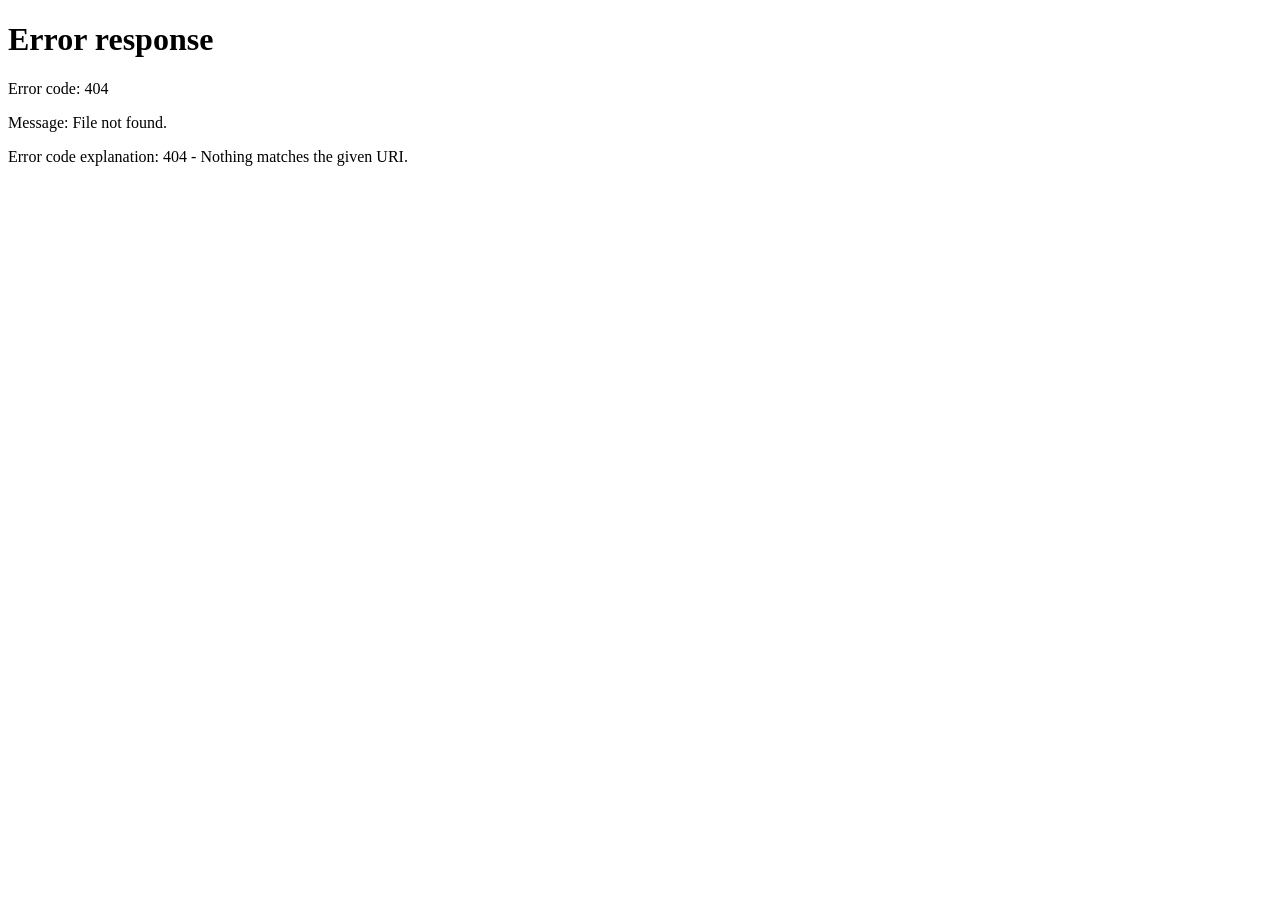
==== index.html @ eb70b552 "Them index.html chuyen huong, cap nhat README, bao cao tien do va chuan hoa thesis/refs" ====
<!DOCTYPE html>
<html lang="vi">
<head>
    <meta charset="UTF-8">
    <meta http-equiv="refresh" content="0; url=./src/index.html">
    <title>EduCourses</title>
</head>
<body>
    <a href="./src/index.html">Đang chuyển hướng...</a>
</body>
</html>
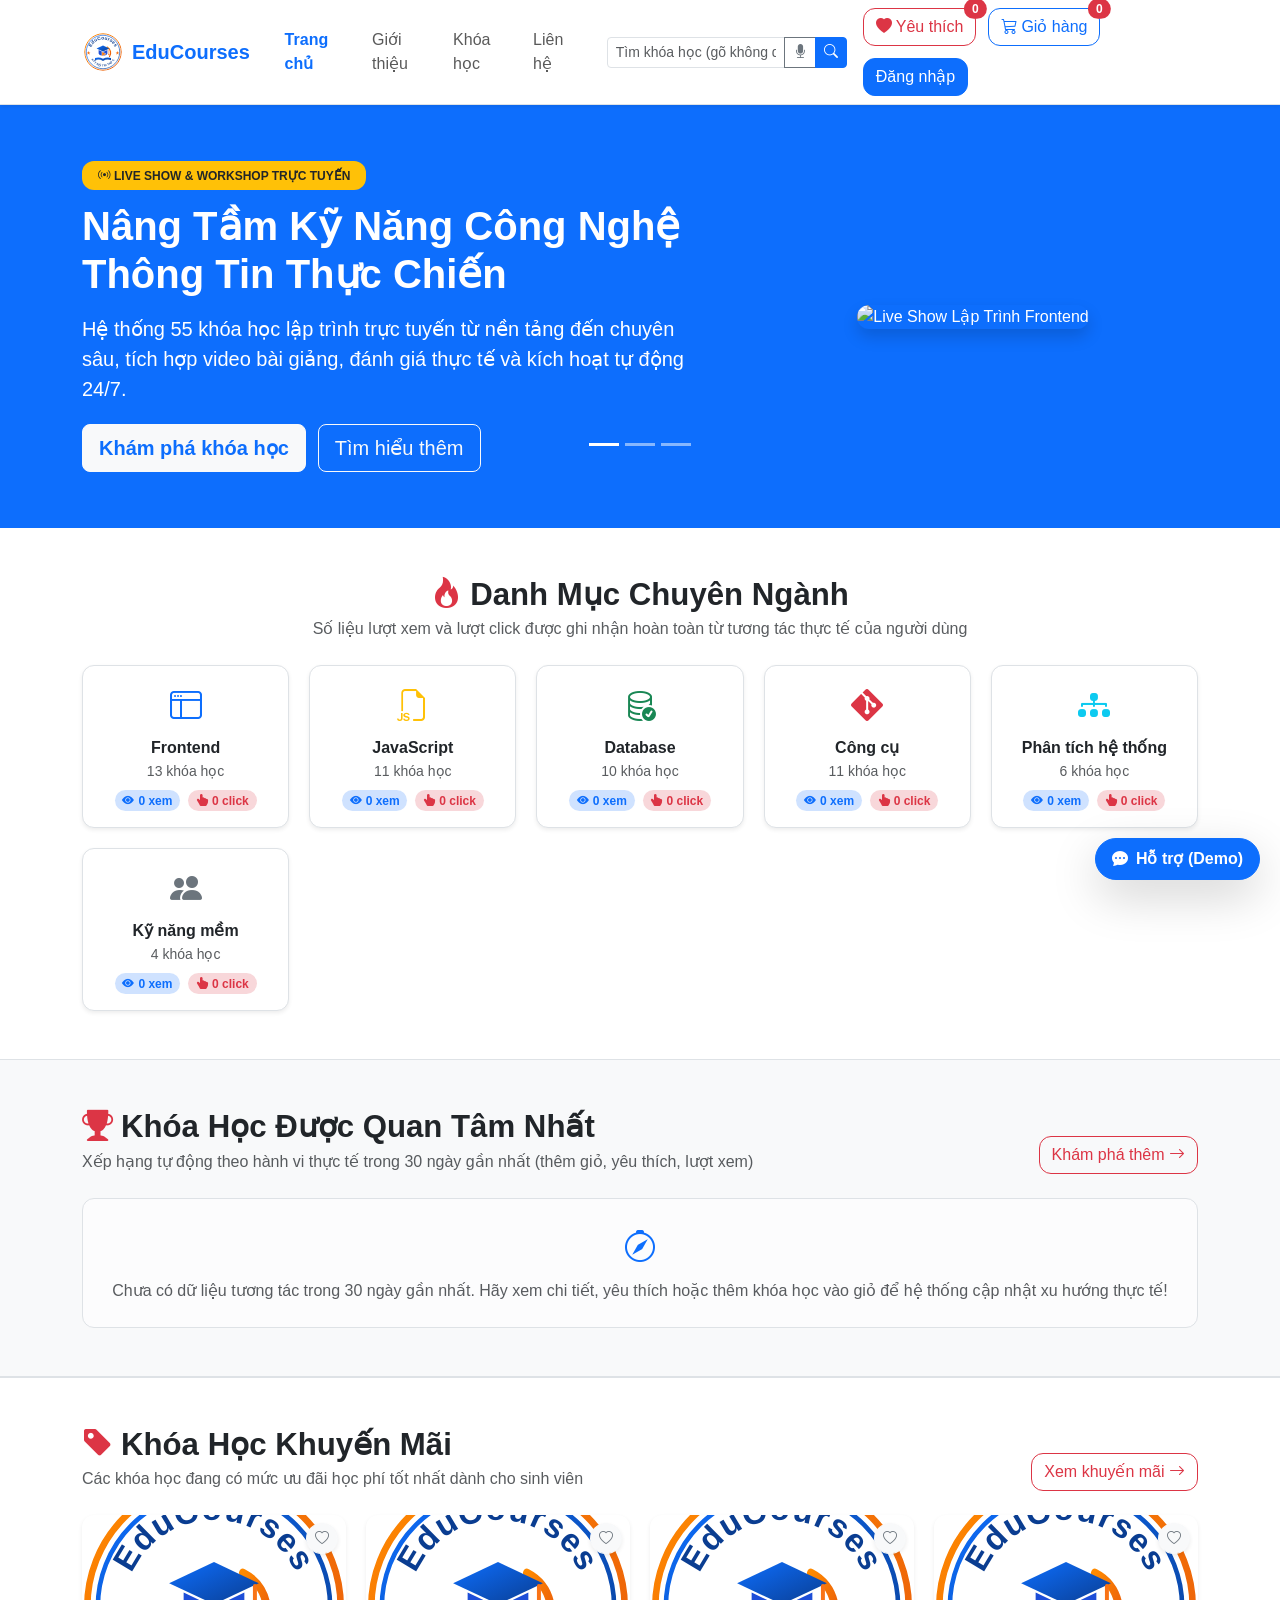
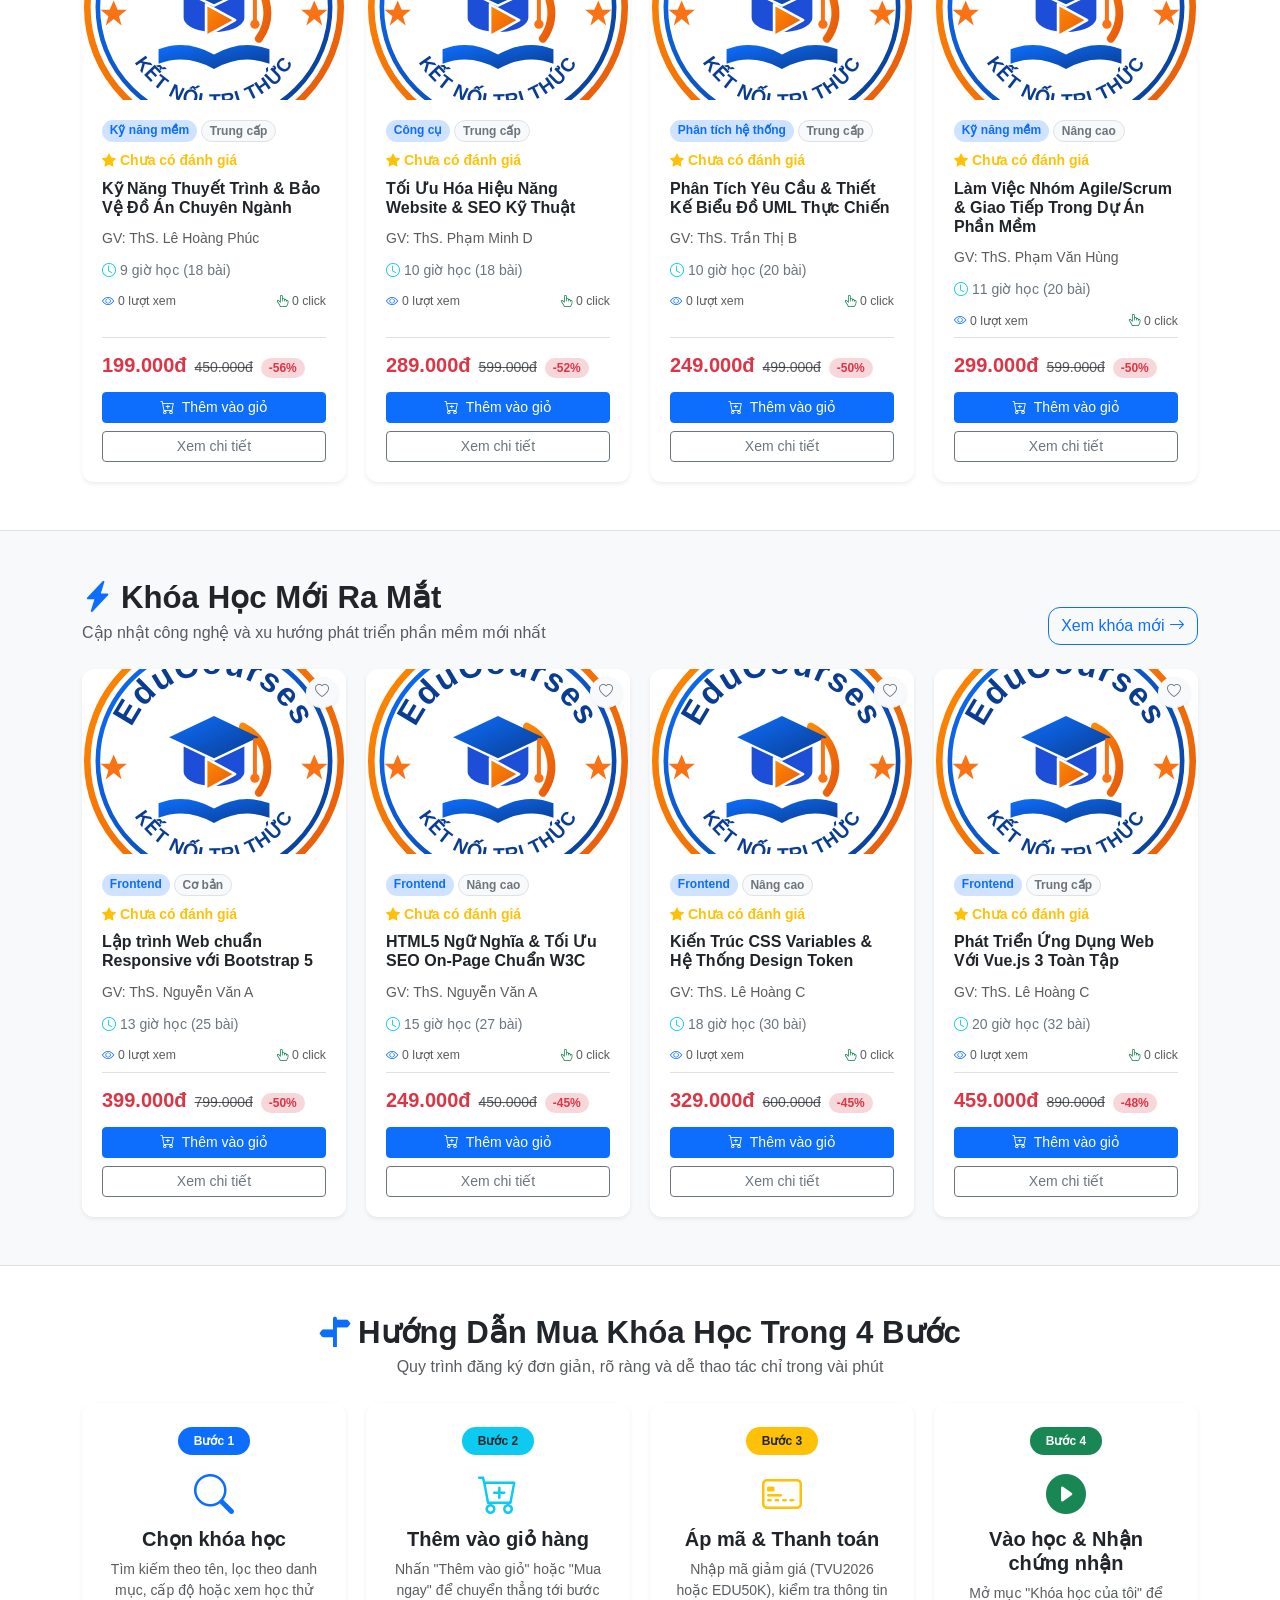
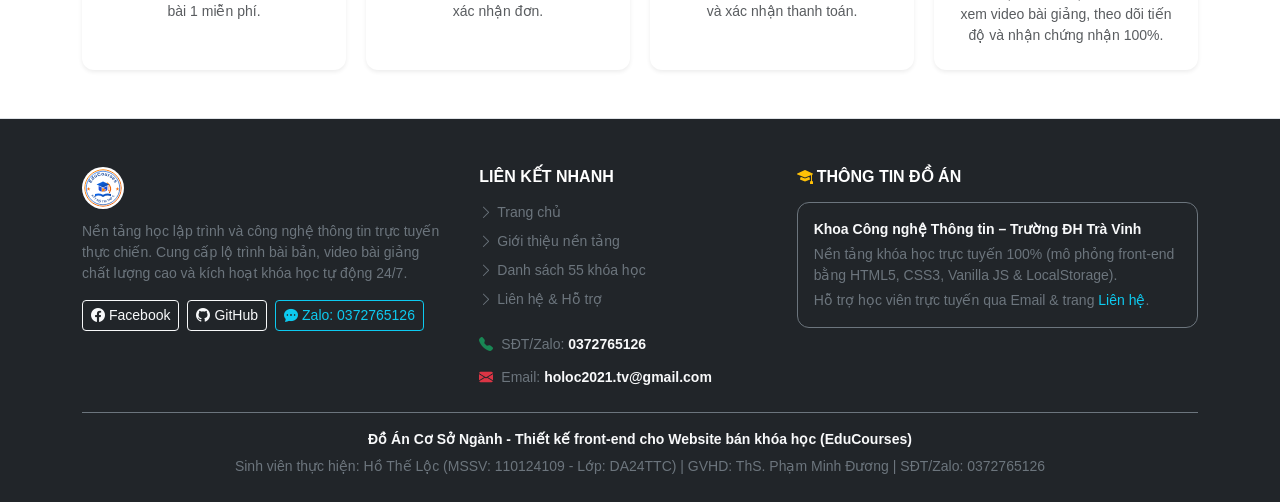
==== commit 4c550742: "Cập nhật tuần 7: thêm trang đăng nhập cho admin, cập nhật trang, và hoàn thiện thêm các chức năng lỗ" ====
--- a/index.html
+++ b/index.html
@@ -1,12 +1,307 @@
-
 <!DOCTYPE html>
 <html lang="vi">
 <head>
     <meta charset="UTF-8">
-    <meta http-equiv="refresh" content="0; url=./src/index.html">
-    <title>EduCourses</title>
+    <meta name="viewport" content="width=device-width, initial-scale=1.0">
+    <title>EduCourses - Website Bán Khóa Học Trực Tuyến</title>
+    <link href="https://cdn.jsdelivr.net/npm/bootstrap@5.3.3/dist/css/bootstrap.min.css" rel="stylesheet">
+    <link href="https://cdn.jsdelivr.net/npm/bootstrap-icons@1.11.3/font/bootstrap-icons.min.css" rel="stylesheet">
+    <link rel="stylesheet" href="src/css/style.css">
+    <link rel="icon" type="image/svg+xml" href="src/assets/images/logo-chinh.svg">
 </head>
 <body>
-    <a href="./src/index.html">Đang chuyển hướng...</a>
+
+    <header>
+        <nav class="navbar navbar-expand-lg navbar-light bg-white border-bottom sticky-top shadow-sm">
+            <div class="container thanh-menu-dau-trang">
+                <a class="navbar-brand d-flex align-items-center" href="index.html">
+                    <img src="src/assets/images/logo-chinh.svg" alt="EduCourses Logo" class="anh-logo-thuong-hieu">
+                <strong class="ms-2 fs-5 text-primary">EduCourses</strong></a>
+                <button class="navbar-toggler" type="button" data-bs-toggle="collapse" data-bs-target="#thanh-menu-chinh" aria-label="Mở menu">
+                    <i class="navbar-toggler-icon d-inline-block"></i>
+                </button>
+                <div class="collapse navbar-collapse" id="thanh-menu-chinh">
+                    <ul class="navbar-nav me-auto mb-2 mb-lg-0">
+                        <li class="nav-item">
+                            <a class="nav-link active fw-semibold text-primary" href="index.html">Trang chủ</a>
+                        </li>
+                        <li class="nav-item">
+                            <a class="nav-link" href="src/html/about.html">Giới thiệu</a>
+                        </li>
+                        <li class="nav-item">
+                            <a class="nav-link" href="src/html/courses.html">Khóa học</a>
+                        </li>
+                        <li class="nav-item">
+                            <a class="nav-link" href="src/html/contact.html">Liên hệ</a>
+                        </li>
+                    </ul>
+                    <div class="nhom-nut-menu-phai">
+                        <a href="src/html/cart.html" class="btn btn-outline-primary position-relative">
+                            <i class="bi bi-cart3 me-1"></i>Giỏ hàng
+                            <strong id="so-luong-gio-hang" class="badge bg-danger rounded-pill position-absolute top-0 start-100 translate-middle">0</strong>
+                        </a>
+                        <a href="src/html/login.html" class="btn btn-primary">Đăng nhập</a>
+                    </div>
+                </div>
+            </div>
+        </nav>
+    </header>
+
+    <main>
+        <!-- Hero Section: Kết hợp CSS Grid (.luoi-banner-chinh) và Flexbox (.noi-dung-banner-chinh, .nhom-nut-banner-chinh) -->
+        <section class="nen-mau-chu-dao text-white py-5">
+            <div class="container py-2">
+                <div id="trinh-chieu-banner-chinh" class="carousel slide" data-bs-ride="carousel">
+                    <div class="carousel-indicators">
+                        <button type="button" data-bs-target="#trinh-chieu-banner-chinh" data-bs-slide-to="0" class="active" aria-current="true" aria-label="Slide 1"></button>
+                        <button type="button" data-bs-target="#trinh-chieu-banner-chinh" data-bs-slide-to="1" aria-label="Slide 2"></button>
+                        <button type="button" data-bs-target="#trinh-chieu-banner-chinh" data-bs-slide-to="2" aria-label="Slide 3"></button>
+                    </div>
+                    <div class="carousel-inner">
+                        <div class="carousel-item active">
+                            <div class="luoi-banner-chinh">
+                                <article class="noi-dung-banner-chinh">
+                                    <div class="badge bg-warning text-dark fw-bold px-3 py-2">
+                                        <i class="bi bi-broadcast me-1"></i>LIVE SHOW & WORKSHOP TRỰC TUYẾN
+                                    </div>
+                                    <h1 class="display-6 fw-bold mb-1">Nâng Tầm Kỹ Năng Công Nghệ Thông Tin Thực Chiến</h1>
+                                    <p class="lead mb-2">Hệ thống 55 khóa học lập trình trực tuyến từ nền tảng đến chuyên sâu, tích hợp video bài giảng, đánh giá thực tế và kích hoạt tự động 24/7.</p>
+                                    <div class="nhom-nut-banner-chinh">
+                                        <a href="src/html/courses.html" class="btn btn-light btn-lg text-primary fw-bold">Khám phá khóa học</a>
+                                        <a href="src/html/about.html" class="btn btn-outline-light btn-lg">Tìm hiểu thêm</a>
+                                    </div>
+                                </article>
+                                <div class="text-center">
+                                    <img src="src/assets/images/banner-liveshow-1.svg" alt="Live Show Lập Trình Frontend" class="img-fluid rounded-4 shadow anh-banner-chinh">
+                                </div>
+                            </div>
+                        </div>
+                        <div class="carousel-item">
+                            <div class="luoi-banner-chinh">
+                                <article class="noi-dung-banner-chinh">
+                                    <div class="badge bg-info text-dark fw-bold px-3 py-2">
+                                        <i class="bi bi-camera-video-fill me-1"></i>SỰ KIỆN HỌC TẬP TƯƠNG TÁC 24/7
+                                    </div>
+                                    <h2 class="display-6 fw-bold mb-1">Lộ Trình Học Tập Minh Bạch & Đánh Giá Thực Tế</h2>
+                                    <p class="lead mb-2">Mọi lượt xem, lượt click và đánh giá 1-5 sao đều được ghi nhận từ tương tác thật của học viên. Không giới hạn số lượt đăng ký.</p>
+                                    <div class="nhom-nut-banner-chinh">
+                                        <a href="src/html/courses.html" class="btn btn-warning btn-lg text-dark fw-bold">Bắt đầu học ngay</a>
+                                        <a href="src/html/contact.html" class="btn btn-outline-light btn-lg">Liên hệ tư vấn</a>
+                                    </div>
+                                </article>
+                                <div class="text-center">
+                                    <img src="src/assets/images/banner-liveshow-2.svg" alt="Sự kiện trực tuyến EduCourses" class="img-fluid rounded-4 shadow anh-banner-chinh">
+                                </div>
+                            </div>
+                        </div>
+
+                        <div class="carousel-item">
+                            <div class="row align-items-center g-4 py-3">
+                                <div class="col-lg-6">
+                                    <div class="badge bg-danger text-white fw-bold mb-3 px-3 py-2">
+                                        <i class="bi bi-camera-video-fill me-1"></i>LIVE SHOW HỎI ĐÁP CÙNG GIẢNG VIÊN
+                                    </div>
+                                    <h2 class="display-6 fw-bold mb-3">Workshop Thực Chiến &amp; Review Đồ Án Cuối Tuần</h2>
+                                    <p class="lead opacity-75 mb-4">Tham gia buổi phát sóng trực tiếp tối Thứ 7 hàng tuần (19:30 – 21:30) để giải đáp kỹ thuật, tối ưu giao diện và nhận ưu đãi mã giảm giá TVU2026.</p>
+                                    <div class="d-flex flex-wrap gap-3">
+                                        <a href="src/html/courses.html" class="btn btn-warning text-dark btn-lg fw-bold px-4">Xem khóa học ngay</a>
+                                        <a href="src/html/contact.html" class="btn btn-outline-light btn-lg fw-semibold px-4">Đăng ký giữ chỗ</a>
+                                    </div>
+                                </div>
+                                <div class="col-lg-6 text-center">
+                                    <img src="src/assets/images/banner-liveshow-3.svg" alt="Live Show Hỏi Đáp Thực Chiến" class="img-fluid rounded-4 shadow anh-banner-chinh">
+                                </div>
+                            </div>
+                        </div>
+                    </div>
+                </div>
+            </div>
+        </section>
+
+        <!-- Danh mục chuyên ngành: Bố cục CSS Grid (.luoi-danh-muc) -->
+        <section class="py-5 bg-white border-bottom">
+            <div class="container">
+                <div class="text-center mb-4">
+                    <h2 class="fw-bold mb-1"><i class="bi bi-fire text-danger me-2"></i>Danh Mục Chuyên Ngành</h2>
+                    <p class="text-muted mb-0">Số liệu lượt xem và lượt click được ghi nhận hoàn toàn từ tương tác thực tế của người dùng</p>
+                </div>
+                <div id="vung-danh-muc-noi-bat" class="luoi-danh-muc"></div>
+            </div>
+        </section>
+
+        <!-- Khóa học được quan tâm nhất (30 ngày): Bố cục CSS Grid (.khung-khoa-hoc-4) -->
+        <section id="khu-vuc-khoa-hoc-quan-tam-nhat" class="py-5 bg-light border-bottom">
+            <div class="container">
+                <div class="tieu-de-khu-vuc-flex">
+                    <div>
+                        <h2 class="fw-bold mb-1"><i class="bi bi-trophy-fill text-danger me-2"></i>Khóa Học Được Quan Tâm Nhất</h2>
+                        <p class="text-muted mb-0">Xếp hạng tự động theo hành vi thực tế trong 30 ngày gần nhất (thêm giỏ, yêu thích, lượt xem)</p>
+                    </div>
+                    <a href="src/html/courses.html" class="btn btn-outline-danger">Khám phá thêm <i class="bi bi-arrow-right"></i></a>
+                </div>
+                <div id="vung-khoa-hoc-quan-tam-nhat" class="khung-khoa-hoc-4"></div>
+            </div>
+        </section>
+
+        <!-- Khóa học nổi bật: Bố cục CSS Grid (.khung-khoa-hoc-4) -->
+        <section id="khu-vuc-khoa-hoc-noi-bat" class="py-5">
+            <div class="container">
+                <div class="tieu-de-khu-vuc-flex">
+                    <div>
+                        <h2 class="fw-bold mb-1"><i class="bi bi-stars text-warning me-2"></i>Khóa Học Nổi Bật</h2>
+                        <p class="text-muted mb-0">Các khóa học trọng tâm giúp bạn xây dựng nền tảng lập trình vững chắc</p>
+                    </div>
+                    <a href="src/html/courses.html?group=featured" class="btn btn-outline-primary">Xem tất cả <i class="bi bi-arrow-right"></i></a>
+                </div>
+                <div id="vung-khoa-hoc-noi-bat" class="khung-khoa-hoc-4"></div>
+            </div>
+        </section>
+
+        <!-- Khóa học được quan tâm nhất: Bố cục CSS Grid (.khung-khoa-hoc-4) -->
+        <section class="py-5 bg-white border-top border-bottom">
+            <div class="container">
+                <div class="tieu-de-khu-vuc-flex">
+                    <div>
+                        <h2 class="fw-bold mb-1"><i class="bi bi-tag-fill text-danger me-2"></i>Khóa Học Khuyến Mãi</h2>
+                        <p class="text-muted mb-0">Các khóa học đang có mức ưu đãi học phí tốt nhất dành cho sinh viên</p>
+                    </div>
+                    <a href="src/html/courses.html?group=promo" class="btn btn-outline-danger">Xem khuyến mãi <i class="bi bi-arrow-right"></i></a>
+                </div>
+                <div id="vung-khoa-hoc-ban-chay" class="khung-khoa-hoc-4"></div>
+            </div>
+        </section>
+
+        <!-- Khóa học mới ra mắt: Bố cục CSS Grid (.khung-khoa-hoc-4) -->
+        <section class="py-5">
+            <div class="container">
+                <div class="tieu-de-khu-vuc-flex">
+                    <div>
+                        <h2 class="fw-bold mb-1"><i class="bi bi-lightning-charge-fill text-primary me-2"></i>Khóa Học Mới Ra Mắt</h2>
+                        <p class="text-muted mb-0">Cập nhật công nghệ và xu hướng phát triển phần mềm mới nhất</p>
+                    </div>
+                    <a href="src/html/courses.html?group=new" class="btn btn-outline-primary">Xem khóa mới <i class="bi bi-arrow-right"></i></a>
+                </div>
+                <div id="vung-khoa-hoc-moi" class="khung-khoa-hoc-4"></div>
+            </div>
+        </section>
+
+
+        <!-- Hướng dẫn thao tác mua khóa học đơn giản (4 bước) -->
+        <section id="huong-dan-mua-hang" class="py-5 bg-white border-top">
+            <div class="container">
+                <div class="text-center mb-4">
+                    <h2 class="fw-bold mb-1"><i class="bi bi-signpost-split-fill text-primary me-2"></i>Hướng Dẫn Mua Khóa Học Trong 4 Bước</h2>
+                    <p class="text-muted mb-0">Quy trình đăng ký đơn giản, rõ ràng và dễ thao tác chỉ trong vài phút</p>
+                </div>
+                <div class="luoi-chi-so-quan-tri text-center">
+                    <article class="card border-0 shadow-sm p-4 h-100">
+                        <div class="badge bg-primary rounded-pill px-3 py-2 mb-3 mx-auto">Bước 1</div>
+                        <i class="bi bi-search text-primary display-6 mb-2"></i>
+                        <h5 class="fw-bold mb-2">Chọn khóa học</h5>
+                        <p class="text-muted small mb-0">Tìm kiếm theo tên, lọc theo danh mục, cấp độ hoặc xem học thử bài 1 miễn phí.</p>
+                    </article>
+                    <article class="card border-0 shadow-sm p-4 h-100">
+                        <div class="badge bg-info text-dark rounded-pill px-3 py-2 mb-3 mx-auto">Bước 2</div>
+                        <i class="bi bi-cart-plus text-info display-6 mb-2"></i>
+                        <h5 class="fw-bold mb-2">Thêm vào giỏ hàng</h5>
+                        <p class="text-muted small mb-0">Nhấn "Thêm vào giỏ" hoặc "Mua ngay" để chuyển thẳng tới bước xác nhận đơn.</p>
+                    </article>
+                    <article class="card border-0 shadow-sm p-4 h-100">
+                        <div class="badge bg-warning text-dark rounded-pill px-3 py-2 mb-3 mx-auto">Bước 3</div>
+                        <i class="bi bi-credit-card-2-front text-warning display-6 mb-2"></i>
+                        <h5 class="fw-bold mb-2">Áp mã &amp; Thanh toán</h5>
+                        <p class="text-muted small mb-0">Nhập mã giảm giá (TVU2026 hoặc EDU50K), kiểm tra thông tin và xác nhận thanh toán.</p>
+                    </article>
+                    <article class="card border-0 shadow-sm p-4 h-100">
+                        <div class="badge bg-success rounded-pill px-3 py-2 mb-3 mx-auto">Bước 4</div>
+                        <i class="bi bi-play-circle-fill text-success display-6 mb-2"></i>
+                        <h5 class="fw-bold mb-2">Vào học &amp; Nhận chứng nhận</h5>
+                        <p class="text-muted small mb-0">Mở mục "Khóa học của tôi" để xem video bài giảng, theo dõi tiến độ và nhận chứng nhận 100%.</p>
+                    </article>
+                </div>
+            </div>
+        </section>
+
+        <!-- Khóa học Yêu thích & Đã xem gần đây: Bố cục CSS Grid (.luoi-goi-y-ca-nhan & .luoi-khoa-hoc-nho) -->
+        <section id="khu-vuc-ca-nhan-hoa" class="py-5 bg-white border-top d-none">
+            <div class="container">
+                <div class="luoi-goi-y-ca-nhan">
+                    <section>
+                        <h4 class="fw-bold mb-3"><i class="bi bi-heart-fill text-danger me-2"></i>Khóa Học Yêu Thích Đã Lưu</h4>
+                        <div id="vung-khoa-hoc-yeu-thich" class="luoi-khoa-hoc-nho"></div>
+                    </section>
+                    <section>
+                        <h4 class="fw-bold mb-3"><i class="bi bi-clock-history text-primary me-2"></i>Khóa Học Bạn Đã Xem Gần Đây</h4>
+                        <div id="vung-khoa-hoc-vua-xem" class="luoi-khoa-hoc-nho"></div>
+                    </section>
+                </div>
+            </div>
+        </section>
+    </main>
+
+    <footer class="bg-dark text-light pt-5 pb-4 mt-auto border-top">
+        <div class="container">
+            <div class="bo-cuc-chan-trang pb-4 border-bottom border-secondary">
+                <section class="cot-thuong-hieu-chan-trang">
+                    <a href="index.html" class="d-inline-block">
+                        <img src="src/assets/images/logo-chinh.svg" alt="EduCourses Logo" class="anh-logo-chan-trang">
+                    </a>
+                    <p class="text-secondary small mb-1">
+                        Nền tảng học lập trình và công nghệ thông tin trực tuyến thực chiến. Cung cấp lộ trình bài bản, video bài giảng chất lượng cao và kích hoạt khóa học tự động 24/7.
+                    </p>
+                    <div class="nhom-mang-xa-hoi-chan-trang">
+                        <a href="https://facebook.com" target="_blank" rel="noopener" class="btn btn-outline-light btn-sm" title="Facebook">
+                            <i class="bi bi-facebook me-1"></i>Facebook
+                        </a>
+                        <a href="https://github.com" target="_blank" rel="noopener" class="btn btn-outline-light btn-sm" title="GitHub">
+                            <i class="bi bi-github me-1"></i>GitHub
+                        </a>
+                        <a href="https://zalo.me" target="_blank" rel="noopener" class="btn btn-outline-info btn-sm" title="Zalo: 0372765126">
+                            <i class="bi bi-chat-dots-fill me-1"></i>Zalo: 0372765126
+                        </a>
+                    </div>
+                </section>
+
+                <nav class="cot-lien-ket-chan-trang" aria-label="Liên kết chân trang">
+                    <h6 class="fw-bold text-white text-uppercase mb-2">Liên Kết Nhanh</h6>
+                    <ul class="list-unstyled small mb-2">
+                        <li class="mb-2"><a href="index.html" class="text-secondary text-decoration-none"><i class="bi bi-chevron-right me-1"></i>Trang chủ</a></li>
+                        <li class="mb-2"><a href="src/html/about.html" class="text-secondary text-decoration-none"><i class="bi bi-chevron-right me-1"></i>Giới thiệu nền tảng</a></li>
+                        <li class="mb-2"><a href="src/html/courses.html" class="text-secondary text-decoration-none"><i class="bi bi-chevron-right me-1"></i>Danh sách 55 khóa học</a></li>
+                        <li class="mb-2"><a href="src/html/contact.html" class="text-secondary text-decoration-none"><i class="bi bi-chevron-right me-1"></i>Liên hệ & Hỗ trợ</a></li>
+                    </ul>
+                    <div class="small text-secondary mb-1">
+                        <i class="bi bi-telephone-fill text-success me-2"></i>SĐT/Zalo: <a href="https://zalo.me" target="_blank" rel="noopener" class="text-light fw-semibold text-decoration-none">0372765126</a>
+                    </div>
+                    <div class="small text-secondary">
+                        <i class="bi bi-envelope-fill text-danger me-2"></i>Email: <a href="mailto:holoc2021.tv@gmail.com" class="text-light fw-semibold text-decoration-none">holoc2021.tv@gmail.com</a>
+                    </div>
+                </nav>
+
+                <aside class="cot-ban-do-chan-trang">
+                    <div class="d-flex justify-content-between align-items-center mb-2">
+                        <h6 class="fw-bold text-white text-uppercase mb-0"><i class="bi bi-mortarboard-fill text-warning me-1"></i>Thông Tin Đồ Án</h6>
+
+                    </div>
+                    <div class="p-3 rounded border border-secondary bg-dark text-secondary small">
+                        <div class="text-light fw-semibold mb-1">Khoa Công nghệ Thông tin – Trường ĐH Trà Vinh</div>
+                        <div class="mb-1">Nền tảng khóa học trực tuyến 100% (mô phỏng front-end bằng HTML5, CSS3, Vanilla JS &amp; LocalStorage).</div>
+                        <div>Hỗ trợ học viên trực tuyến qua Email &amp; trang <a href="src/html/contact.html" class="text-info text-decoration-none">Liên hệ</a>.</div>
+                    </div>
+                </aside>
+            </div>
+
+            <div class="text-center pt-3">
+                <p class="mb-1 fw-semibold small text-light">Đồ Án Cơ Sở Ngành - Thiết kế front-end cho Website bán khóa học (EduCourses)</p>
+                <small class="text-secondary">Sinh viên thực hiện: Hồ Thế Lộc (MSSV: 110124109 - Lớp: DA24TTC) | GVHD: ThS. Phạm Minh Đương | SĐT/Zalo: 0372765126</small>
+            </div>
+        </div>
+    </footer>
+
+    <script src="https://cdn.jsdelivr.net/npm/bootstrap@5.3.3/dist/js/bootstrap.bundle.min.js"></script>
+    <script src="src/js/storage.js"></script>
+    <script src="src/js/data.js"></script>
+    <script src="src/js/auth.js"></script>
+    <script src="src/js/home.js"></script>
 </body>
-</html>+</html>
--- a/src/css/style.css
+++ b/src/css/style.css
@@ -0,0 +1,1286 @@
+/* FILE: src/css/style.css */
+/* ==========================================================================
+   1. HE THONG BIEN CSS TOAN CUC (CSS VARIABLES)
+   ========================================================================== */
+:root {
+    --primary-color: #0d6efd;
+    --primary-hover: #0b5ed7;
+    --primary-light: #e7f1ff;
+    --secondary-color: #6c757d;
+    --accent-color: #dc3545;
+    --success-color: #198754;
+    --warning-color: #ffc107;
+    --info-color: #0dcaf0;
+    --dark-bg: #212529;
+    --light-bg: #f8f9fa;
+    --surface-bg: #ffffff;
+    --text-main: #212529;
+    --text-muted: #6c757d;
+    --border-color: #dee2e6;
+    --font-family-base: 'Segoe UI', Tahoma, Geneva, Verdana, sans-serif;
+    --card-radius: 12px;
+    --btn-radius: 8px;
+    --gap-xs: 0.5rem;
+    --gap-sm: 0.75rem;
+    --gap-md: 1.25rem;
+    --gap-lg: 1.75rem;
+    --gap-xl: 2.25rem;
+    --shadow-sm: 0 2px 8px rgba(0, 0, 0, 0.06);
+    --shadow-hover: 0 10px 24px rgba(13, 110, 253, 0.14);
+    --transition-base: all 0.25s ease;
+    --sticky-offset: 84px;
+}
+
+/* ==========================================================================
+   2. CAU TRUC NEN TANG & CHONG TRAN NGANG (ANTI-OVERFLOW)
+   ========================================================================== */
+*,
+*::before,
+*::after {
+    box-sizing: border-box;
+}
+
+html,
+body {
+    max-width: 100%;
+    overflow-x: hidden;
+}
+
+body {
+    font-family: var(--font-family-base);
+    background-color: var(--light-bg);
+    color: var(--text-main);
+    display: flex;
+    flex-direction: column;
+    min-height: 100vh;
+    margin: 0;
+}
+
+main {
+    flex: 1;
+}
+
+img,
+svg,
+video,
+iframe {
+    max-width: 100%;
+}
+
+.nen-mau-chu-dao {
+    background-color: var(--primary-color) !important;
+}
+
+.chu-mau-chu-dao {
+    color: var(--primary-color) !important;
+}
+
+.vien-mau-chu-dao {
+    border-color: var(--primary-color) !important;
+}
+
+.anh-logo-thuong-hieu {
+    height: 44px;
+    width: auto;
+}
+
+.anh-logo-chan-trang {
+    height: 46px;
+    width: auto;
+}
+
+.anh-banner-chinh {
+    max-height: 340px;
+    width: 100%;
+    object-fit: contain;
+}
+
+/* ==========================================================================
+   3. BO CUC FLEXBOX MOT CHIEU (HEADER, NAVBAR, CARD, FILTER, FOOTER)
+   ========================================================================== */
+/* Header & Navbar Flexbox */
+.thanh-menu-dau-trang {
+    display: flex;
+    align-items: center;
+    justify-content: space-between;
+    gap: var(--gap-md);
+}
+
+.nhom-nut-menu-phai {
+    display: flex;
+    align-items: center;
+    gap: var(--gap-sm);
+    flex-wrap: wrap;
+}
+
+/* Hero Section Content & Buttons Flexbox */
+.noi-dung-banner-chinh {
+    display: flex;
+    flex-direction: column;
+    align-items: flex-start;
+    justify-content: center;
+    gap: var(--gap-sm);
+}
+
+.nhom-nut-banner-chinh {
+    display: flex;
+    flex-wrap: wrap;
+    align-items: center;
+    gap: var(--gap-sm);
+}
+
+/* Section Header Flexbox */
+.tieu-de-khu-vuc-flex {
+    display: flex;
+    flex-wrap: wrap;
+    justify-content: space-between;
+    align-items: flex-end;
+    gap: var(--gap-md);
+    margin-bottom: 1.5rem;
+}
+
+/* Bo loc khoa hoc (Filter Sidebar Flexbox) */
+.thanh-bo-loc-ben {
+    border-radius: var(--card-radius);
+    background-color: var(--surface-bg);
+}
+
+.nhom-bo-loc-flex {
+    display: flex;
+    flex-direction: column;
+    gap: var(--gap-md);
+}
+
+.thanh-cong-cu-khoa-hoc {
+    display: flex;
+    flex-wrap: wrap;
+    justify-content: space-between;
+    align-items: center;
+    gap: var(--gap-md);
+    margin-bottom: 1.5rem;
+}
+
+/* The khoa hoc (Course Card Flexbox) */
+.the-khoa-hoc {
+    border-radius: var(--card-radius);
+    background-color: var(--surface-bg);
+    overflow: hidden;
+    transition: var(--transition-base);
+    display: flex;
+    flex-direction: column;
+    height: 100%;
+}
+
+.the-khoa-hoc:hover {
+    transform: translateY(-5px);
+    box-shadow: var(--shadow-hover) !important;
+}
+
+.the-khoa-hoc img,
+.anh-the-khoa-hoc {
+    height: 185px;
+    width: 100%;
+    object-fit: cover;
+}
+
+.than-the-khoa-hoc {
+    display: flex;
+    flex-direction: column;
+    flex: 1;
+    padding: 1.25rem;
+    gap: 0.45rem;
+}
+
+.thong-tin-phu-khoa-hoc {
+    display: flex;
+    justify-content: space-between;
+    align-items: center;
+    gap: var(--gap-xs);
+    flex-wrap: wrap;
+}
+
+.chan-the-khoa-hoc {
+    margin-top: auto;
+    padding-top: 0.75rem;
+    border-top: 1px solid var(--border-color);
+    display: flex;
+    flex-direction: column;
+    gap: 0.75rem;
+}
+
+.nhom-gia-khoa-hoc {
+    display: flex;
+    align-items: baseline;
+    gap: var(--gap-xs);
+    flex-wrap: wrap;
+}
+
+.nhom-nut-khoa-hoc {
+    display: flex;
+    flex-direction: column;
+    gap: var(--gap-xs);
+}
+
+/* Footer Flexbox */
+.bo-cuc-chan-trang {
+    display: flex;
+    flex-wrap: wrap;
+    justify-content: space-between;
+    align-items: flex-start;
+    gap: var(--gap-xl);
+}
+
+.cot-thuong-hieu-chan-trang {
+    flex: 1 1 300px;
+    display: flex;
+    flex-direction: column;
+    gap: var(--gap-sm);
+}
+
+.cot-lien-ket-chan-trang {
+    flex: 1 1 220px;
+    display: flex;
+    flex-direction: column;
+    gap: var(--gap-xs);
+}
+
+.cot-ban-do-chan-trang {
+    flex: 1 1 340px;
+    display: flex;
+    flex-direction: column;
+    gap: var(--gap-xs);
+}
+
+.nhom-mang-xa-hoi-chan-trang {
+    display: flex;
+    flex-wrap: wrap;
+    align-items: center;
+    gap: var(--gap-xs);
+}
+
+/* ==========================================================================
+   4. BO CUC CSS GRID HAI CHIEU (HERO, COURSES, DETAIL, DASHBOARD)
+   ========================================================================== */
+/* Hero Section Grid (2 cot tren Desktop) */
+.luoi-banner-chinh {
+    display: grid;
+    grid-template-columns: minmax(0, 7fr) minmax(0, 5fr);
+    gap: var(--gap-xl);
+    align-items: center;
+}
+
+/* Danh muc chuyen nganh Grid */
+.luoi-danh-muc {
+    display: grid;
+    grid-template-columns: repeat(auto-fit, minmax(195px, 1fr));
+    gap: var(--gap-md);
+}
+
+.the-danh-muc {
+    border-radius: var(--card-radius);
+    transition: var(--transition-base);
+    cursor: pointer;
+    display: flex;
+    flex-direction: column;
+    align-items: center;
+    justify-content: center;
+    height: 100%;
+}
+
+.the-danh-muc:hover {
+    background-color: var(--primary-light);
+    border-color: var(--primary-color) !important;
+}
+
+/* Danh sach khoa hoc 4 cot tren Trang chu (Desktop: 4 cot) */
+.khung-khoa-hoc-4 {
+    display: grid;
+    grid-template-columns: repeat(4, minmax(0, 1fr));
+    gap: var(--gap-md);
+}
+
+/* Danh sach khoa hoc 3 cot tren Trang Khoa hoc & Khoa hoc cua toi (Desktop: 3 cot) */
+.khung-khoa-hoc-3 {
+    display: grid;
+    grid-template-columns: repeat(3, minmax(0, 1fr));
+    gap: var(--gap-md);
+}
+
+/* Luoi khoa hoc thu gon 2 cot (Yeu thich & Da xem gan day) */
+.luoi-goi-y-ca-nhan {
+    display: grid;
+    grid-template-columns: repeat(2, minmax(0, 1fr));
+    gap: var(--gap-xl);
+}
+
+.luoi-khoa-hoc-nho {
+    display: grid;
+    grid-template-columns: repeat(2, minmax(0, 1fr));
+    gap: var(--gap-sm);
+}
+
+/* Bo cuc Trang Danh sach khoa hoc (Sidebar Bo loc + Luoi khoa hoc) */
+.luoi-trang-khoa-hoc {
+    display: grid;
+    grid-template-columns: 280px minmax(0, 1fr);
+    gap: var(--gap-lg);
+    align-items: start;
+}
+
+/* Bo cuc Trang Chi tiet khoa hoc (Noi dung chinh + Tom tat dang ky) */
+.luoi-chi-tiet-khoa-hoc {
+    display: grid;
+    grid-template-columns: minmax(0, 2fr) minmax(320px, 1fr);
+    gap: var(--gap-lg);
+    align-items: start;
+}
+
+/* Bo cuc Dashboard Hoc vien (Trang Ho so ca nhan) */
+.luoi-bang-dieu-khien-hoc-vien {
+    display: grid;
+    grid-template-columns: 340px minmax(0, 1fr);
+    gap: var(--gap-lg);
+    align-items: start;
+}
+
+.luoi-thong-ke-ho-so {
+    display: grid;
+    grid-template-columns: repeat(3, minmax(0, 1fr));
+    gap: var(--gap-xs);
+    text-align: center;
+}
+
+/* Bo cuc Trang Quan tri (Admin Dashboard Grid) */
+.luoi-chi-so-quan-tri {
+    display: grid;
+    grid-template-columns: repeat(4, minmax(0, 1fr));
+    gap: var(--gap-md);
+}
+
+.luoi-phan-tich-quan-tri {
+    display: grid;
+    grid-template-columns: minmax(0, 5fr) minmax(0, 7fr);
+    gap: var(--gap-md);
+}
+
+/* Bo cuc Trang Gioi thieu, Lien he, Gio hang & Thanh toan */
+.luoi-gioi-thieu {
+    display: grid;
+    grid-template-columns: repeat(2, minmax(0, 1fr));
+    gap: var(--gap-xl);
+    align-items: center;
+}
+
+.luoi-gia-tri-cot-loi {
+    display: grid;
+    grid-template-columns: repeat(3, minmax(0, 1fr));
+    gap: var(--gap-md);
+}
+
+.luoi-trang-lien-he {
+    display: grid;
+    grid-template-columns: minmax(0, 5fr) minmax(0, 7fr);
+    gap: var(--gap-xl);
+    align-items: stretch;
+}
+
+.luoi-trang-gio-hang {
+    display: grid;
+    grid-template-columns: minmax(0, 2fr) minmax(310px, 1fr);
+    gap: var(--gap-lg);
+    align-items: start;
+}
+
+.luoi-trang-thanh-toan {
+    display: grid;
+    grid-template-columns: minmax(0, 7fr) minmax(320px, 5fr);
+    gap: var(--gap-xl);
+    align-items: start;
+}
+
+/* ==========================================================================
+   5. TIEN ICH GIAO DIEN, BAN DO, TOAST & DANH GIA SAO
+   ========================================================================== */
+.anh-bia-chi-tiet {
+    max-height: 380px;
+    object-fit: cover;
+}
+
+.bieu-tuong-gio-hang-trong,
+.bieu-tuong-trang-thai-trong {
+    font-size: 4rem;
+}
+
+.khung-tom-tat-co-dinh,
+.thanh-ben-co-dinh {
+    top: var(--sticky-offset);
+}
+
+.anh-san-pham-gio-hang {
+    width: 72px;
+    height: 52px;
+    object-fit: cover;
+}
+
+.anh-san-pham-thanh-toan,
+.anh-thu-nho-quan-tri {
+    width: 60px;
+    height: 45px;
+    object-fit: cover;
+}
+
+.ten-san-pham-thanh-toan {
+    max-width: 190px;
+}
+
+.khung-nhung-ban-do {
+    border: 0;
+    width: 100%;
+    height: 100%;
+}
+
+.khung-ban-do-chan-trang {
+    height: 160px;
+    border-radius: var(--card-radius);
+    overflow: hidden;
+}
+
+.anh-ma-qr-thanh-toan {
+    max-width: 220px;
+    border-radius: var(--card-radius);
+}
+
+.hop-ma-xac-thuc {
+    letter-spacing: 6px;
+    font-family: 'Courier New', Courier, monospace;
+    background-color: var(--primary-light);
+    color: var(--primary-color);
+    user-select: none;
+    border-radius: var(--btn-radius);
+}
+
+.khung-thong-bao-noi {
+    position: fixed;
+    top: 82px;
+    right: 20px;
+    z-index: 1090;
+    width: 350px;
+    max-width: 92vw;
+}
+
+.muc-thong-bao-noi {
+    background-color: var(--surface-bg);
+    border-radius: var(--card-radius);
+    box-shadow: 0 8px 24px rgba(0, 0, 0, 0.15);
+    border-left: 5px solid var(--primary-color);
+    padding: 14px 16px;
+    margin-bottom: 12px;
+    transition: var(--transition-base);
+}
+
+.thong-bao-thanh-cong { border-left-color: var(--success-color); }
+.thong-bao-loi  { border-left-color: var(--accent-color); }
+.thong-bao-canh-bao { border-left-color: var(--warning-color); }
+.thong-bao-thong-tin    { border-left-color: var(--info-color); }
+
+.nut-chon-sao-danh-gia {
+    background: transparent;
+    border: none;
+    font-size: 1.75rem;
+    padding: 0 4px;
+    cursor: pointer;
+    transition: var(--transition-base);
+}
+
+.nut-chon-sao-danh-gia:hover {
+    transform: scale(1.15);
+}
+
+.anh-dai-dien-tron {
+    width: 90px;
+    height: 90px;
+    border-radius: 50%;
+    background-color: var(--primary-light);
+    color: var(--primary-color);
+    display: inline-flex;
+    align-items: center;
+    justify-content: center;
+    font-size: 2.5rem;
+    font-weight: 700;
+}
+
+.the-thong-ke {
+    border-radius: var(--card-radius);
+    transition: var(--transition-base);
+}
+
+.the-thong-ke:hover {
+    transform: translateY(-3px);
+}
+
+.thanh-tab-quan-tri {
+    display: flex;
+    flex-wrap: wrap;
+    gap: var(--gap-xs);
+}
+
+.thanh-tab-quan-tri .nav-link {
+    border-radius: var(--btn-radius);
+    color: var(--text-main);
+    font-weight: 600;
+    padding: 0.75rem 1rem;
+    transition: var(--transition-base);
+}
+
+.thanh-tab-quan-tri .nav-link.active {
+    background-color: var(--primary-color);
+    color: var(--surface-bg);
+}
+
+.thanh-tien-trinh-mong {
+    height: 10px;
+}
+
+.thanh-tien-trinh-0   { width: 0%; }
+.thanh-tien-trinh-10  { width: 10%; }
+.thanh-tien-trinh-20  { width: 20%; }
+.thanh-tien-trinh-25  { width: 25%; }
+.thanh-tien-trinh-30  { width: 30%; }
+.thanh-tien-trinh-40  { width: 40%; }
+.thanh-tien-trinh-50  { width: 50%; }
+.thanh-tien-trinh-60  { width: 60%; }
+.thanh-tien-trinh-70  { width: 70%; }
+.thanh-tien-trinh-75  { width: 75%; }
+.thanh-tien-trinh-80  { width: 80%; }
+.thanh-tien-trinh-90  { width: 90%; }
+.thanh-tien-trinh-100 { width: 100%; }
+
+.chu-can-deu {
+    text-align: justify;
+}
+
+/* ==========================================================================
+   6. QUY CHUAN RESPONSIVE DA THIET BI (CSS MEDIA QUERIES)
+   ========================================================================== */
+/* Man hinh Laptop nho (< 1200px): Danh sach 4 cot chuyen sang 3 cot */
+@media (max-width: 1199.98px) {
+    .khung-khoa-hoc-4 {
+        grid-template-columns: repeat(3, minmax(0, 1fr));
+    }
+
+    .luoi-chi-so-quan-tri {
+        grid-template-columns: repeat(2, minmax(0, 1fr));
+    }
+}
+
+/* Man hinh Tablet (768px - 991.98px): Danh sach khoa hoc 2 cot, thu gon Sidebar */
+@media (max-width: 991.98px) {
+    .luoi-banner-chinh,
+    .luoi-trang-khoa-hoc,
+    .luoi-chi-tiet-khoa-hoc,
+    .luoi-bang-dieu-khien-hoc-vien,
+    .luoi-phan-tich-quan-tri,
+    .luoi-gioi-thieu,
+    .luoi-trang-lien-he,
+    .luoi-trang-gio-hang,
+    .luoi-trang-thanh-toan,
+    .luoi-goi-y-ca-nhan {
+        grid-template-columns: minmax(0, 1fr);
+    }
+
+    .khung-khoa-hoc-4,
+    .khung-khoa-hoc-3,
+    .luoi-gia-tri-cot-loi {
+        grid-template-columns: repeat(2, minmax(0, 1fr));
+    }
+
+    .noi-dung-banner-chinh {
+        align-items: center;
+        text-align: center;
+    }
+
+    .nhom-nut-banner-chinh {
+        justify-content: center;
+    }
+
+    .khung-tom-tat-co-dinh,
+    .thanh-ben-co-dinh {
+        position: static !important;
+    }
+}
+
+/* Man hinh Dien thoai Mobile (< 768px): Danh sach khoa hoc 1 cot, chong tran tuyet doi */
+@media (max-width: 767.98px) {
+    .anh-logo-thuong-hieu {
+        height: 34px;
+    }
+
+    .thanh-menu-dau-trang {
+        gap: 8px;
+    }
+
+    .nhom-nut-menu-phai {
+        flex-wrap: wrap;
+    }
+
+    .khung-khoa-hoc-4,
+    .khung-khoa-hoc-3,
+    .luoi-khoa-hoc-nho,
+    .luoi-chi-so-quan-tri,
+    .luoi-gia-tri-cot-loi,
+    .luoi-danh-muc {
+        grid-template-columns: minmax(0, 1fr);
+    }
+
+    .tieu-de-khu-vuc-flex,
+    .thanh-cong-cu-khoa-hoc {
+        flex-direction: column;
+        align-items: stretch;
+    }
+
+    .khung-thong-bao-noi {
+        right: 12px;
+        left: 12px;
+        width: auto;
+    }
+}
+
+@media print {
+    @page {
+        size: A4 landscape;
+        margin: 8mm;
+    }
+    html, body {
+        margin: 0 !important;
+        padding: 0 !important;
+        height: auto !important;
+        background: #ffffff !important;
+    }
+    body > *:not(#hop-thoai-chung-nhan) {
+        display: none !important;
+    }
+    header, nav, footer, .navbar, .btn, .modal-header, .modal-footer, .khung-chat-noi, .toast-container, .modal-backdrop {
+        display: none !important;
+    }
+    #hop-thoai-chung-nhan {
+        position: static !important;
+        display: block !important;
+        width: 100% !important;
+        height: auto !important;
+        overflow: visible !important;
+        padding: 0 !important;
+        margin: 0 !important;
+    }
+    #hop-thoai-chung-nhan .modal-dialog {
+        max-width: 100% !important;
+        width: 100% !important;
+        margin: 0 !important;
+        padding: 0 !important;
+    }
+    #hop-thoai-chung-nhan .modal-content,
+    #hop-thoai-chung-nhan .modal-body {
+        border: none !important;
+        box-shadow: none !important;
+        padding: 0 !important;
+        margin: 0 !important;
+    }
+    .khung-chung-chi-in {
+        page-break-inside: avoid !important;
+        break-inside: avoid !important;
+        margin: 0 auto !important;
+    }
+}
+
+
+/* =========================================================================
+   ADMIN DASHBOARD V2 (Sidebar Navy + Header + Main Content - Tach biet CSS)
+   ========================================================================= */
+.admin-body {
+    background-color: #f4f6fb;
+    overflow-x: hidden;
+}
+
+.admin-layout {
+    display: flex;
+    min-height: 100vh;
+    width: 100%;
+}
+
+.admin-sidebar {
+    width: 260px;
+    background-color: #132347;
+    color: #dbe6ff;
+    display: flex;
+    flex-direction: column;
+    flex-shrink: 0;
+    position: sticky;
+    top: 0;
+    height: 100vh;
+    transition: width 0.2s ease, transform 0.25s ease;
+    z-index: 1040;
+}
+
+.admin-layout.admin-sidebar-collapsed .admin-sidebar {
+    width: 76px;
+}
+
+.admin-layout.admin-sidebar-collapsed .admin-nav-label,
+.admin-layout.admin-sidebar-collapsed .admin-brand-text,
+.admin-layout.admin-sidebar-collapsed .admin-sidebar-version {
+    display: none;
+}
+
+.admin-sidebar-brand {
+    display: flex;
+    align-items: center;
+    gap: 10px;
+    padding: 18px 20px;
+    border-bottom: 1px solid rgba(255, 255, 255, 0.08);
+    text-decoration: none;
+    color: #ffffff;
+}
+
+.admin-sidebar-logo {
+    height: 30px;
+    width: auto;
+}
+
+.admin-sidebar-nav {
+    display: flex;
+    flex-direction: column;
+    gap: 4px;
+    padding: 14px 12px;
+    flex-grow: 1;
+    overflow-y: auto;
+}
+
+.admin-nav-btn {
+    display: flex;
+    align-items: center;
+    gap: 12px;
+    width: 100%;
+    padding: 11px 14px;
+    border: 0;
+    border-radius: 10px;
+    background: transparent;
+    color: #c8d6f5;
+    font-weight: 500;
+    font-size: 0.94rem;
+    text-align: left;
+    transition: background-color 0.15s ease, color 0.15s ease;
+}
+
+.admin-nav-btn:hover {
+    background-color: rgba(255, 255, 255, 0.08);
+    color: #ffffff;
+}
+
+.admin-nav-btn.active {
+    background-color: #2563eb;
+    color: #ffffff;
+    font-weight: 600;
+}
+
+.admin-sidebar-footer {
+    padding: 12px;
+    border-top: 1px solid rgba(255, 255, 255, 0.08);
+}
+
+.admin-main-wrapper {
+    flex-grow: 1;
+    min-width: 0;
+    display: flex;
+    flex-direction: column;
+}
+
+.admin-header {
+    background-color: #ffffff;
+    border-bottom: 1px solid #e5eaf5;
+    padding: 12px 24px;
+    display: flex;
+    align-items: center;
+    justify-content: space-between;
+    gap: 16px;
+    position: sticky;
+    top: 0;
+    z-index: 1020;
+}
+
+.admin-header-left,
+.admin-header-right {
+    display: flex;
+    align-items: center;
+    gap: 12px;
+}
+
+
+.admin-content {
+    padding: 24px;
+    flex-grow: 1;
+}
+
+.admin-card {
+    background-color: #ffffff;
+    border: 1px solid #e7ecf7;
+    border-radius: 14px;
+    box-shadow: 0 2px 10px rgba(19, 35, 71, 0.04);
+}
+
+.admin-kpi-grid-v2 {
+    display: grid;
+    grid-template-columns: repeat(4, minmax(0, 1fr));
+    gap: 16px;
+}
+
+.admin-kpi-card {
+    padding: 18px 20px;
+    display: flex;
+    align-items: center;
+    gap: 14px;
+}
+
+.admin-kpi-icon {
+    width: 48px;
+    height: 48px;
+    border-radius: 12px;
+    display: flex;
+    align-items: center;
+    justify-content: center;
+    font-size: 1.4rem;
+    flex-shrink: 0;
+}
+
+.admin-kpi-icon-blue { background-color: #e8f1ff; color: #2563eb; }
+.admin-kpi-icon-green { background-color: #e6f7ee; color: #16a34a; }
+.admin-kpi-icon-orange { background-color: #fff3e6; color: #ea580c; }
+.admin-kpi-icon-purple { background-color: #f3e8ff; color: #9333ea; }
+
+
+.admin-chart-grid {
+    display: grid;
+    grid-template-columns: minmax(0, 1.55fr) minmax(0, 1fr);
+    gap: 16px;
+}
+
+
+.admin-svg-chart {
+    width: 100%;
+    height: 220px;
+    display: block;
+}
+
+.admin-donut-svg {
+    width: 150px;
+    height: 150px;
+    flex-shrink: 0;
+}
+
+.admin-donut-wrap {
+    display: flex;
+    align-items: center;
+    justify-content: center;
+    gap: 20px;
+    flex-wrap: wrap;
+}
+
+.admin-legend-dot {
+    width: 10px;
+    height: 10px;
+    border-radius: 50%;
+    display: inline-block;
+    margin-right: 6px;
+}
+
+.admin-dot-blue { background-color: #2563eb; }
+.admin-dot-red { background-color: #ef4444; }
+.admin-dot-gray { background-color: #94a3b8; }
+
+.admin-sidebar-backdrop {
+    position: fixed;
+    inset: 0;
+    background-color: rgba(15, 23, 42, 0.45);
+    z-index: 1035;
+    display: none;
+}
+
+.admin-sidebar-backdrop.show {
+    display: block;
+}
+
+@media (max-width: 1199.98px) {
+    .admin-kpi-grid-v2 {
+        grid-template-columns: repeat(2, minmax(0, 1fr));
+    }
+    .admin-chart-grid,
+}
+
+@media (max-width: 991.98px) {
+    .admin-sidebar {
+        position: fixed;
+        left: 0;
+        top: 0;
+        transform: translateX(-100%);
+    }
+    .admin-sidebar.admin-sidebar-mobile-open {
+        transform: translateX(0);
+    }
+    .admin-header {
+        padding: 12px 16px;
+        flex-wrap: wrap;
+    }
+    .admin-content {
+        padding: 16px;
+    }
+}
+
+@media (max-width: 767.98px) {
+    .admin-kpi-grid-v2 {
+        grid-template-columns: 1fr;
+    }
+    .admin-search-wrap {
+        max-width: 100%;
+    }
+}
+
+/* ==========================================================================
+   BO SUNG GIAO DIEN TUAN 7 (ADMIN LOGIN, TIM KIEM GIONG NOI, CHAT DEMO, QR)
+   ========================================================================== */
+.trang-dang-nhap-quan-tri {
+    background: linear-gradient(135deg, #0f172a 0%, #1e293b 55%, #0b2545 100%);
+}
+
+.khung-tim-kiem-menu {
+    min-width: 240px;
+    max-width: 340px;
+    flex: 1 1 240px;
+}
+
+.dang-ghi-am-giong-noi {
+    background-color: #dc3545;
+    border-color: #dc3545;
+    color: #ffffff;
+    animation: nhip-ghi-am 1s infinite;
+}
+
+@keyframes nhip-ghi-am {
+    0% { box-shadow: 0 0 0 0 rgba(220, 53, 69, 0.55); }
+    70% { box-shadow: 0 0 0 10px rgba(220, 53, 69, 0); }
+    100% { box-shadow: 0 0 0 0 rgba(220, 53, 69, 0); }
+}
+
+.menu-tai-khoan-rong {
+    min-width: 270px;
+}
+
+.anh-khoa-hoc-nho {
+    width: 68px;
+    height: 48px;
+    object-fit: cover;
+    flex-shrink: 0;
+}
+
+.khung-qr-svg svg {
+    display: block;
+}
+
+.khung-chat-noi {
+    position: fixed;
+    right: 20px;
+    bottom: 20px;
+    z-index: 1080;
+    display: flex;
+    flex-direction: column;
+    align-items: flex-end;
+    gap: 10px;
+}
+
+.hop-chat-mo-rong {
+    width: 330px;
+    max-width: calc(100vw - 32px);
+    border-radius: 16px;
+    overflow: hidden;
+}
+
+.vung-tin-nhan-chat {
+    height: 260px;
+    overflow-y: auto;
+    background-color: #f8fafc;
+}
+
+.tin-nhan-chat {
+    max-width: 85%;
+    padding: 8px 12px;
+    border-radius: 12px;
+    font-size: 0.875rem;
+    line-height: 1.4;
+}
+
+.tin-nhan-nguoi-dung {
+    background-color: #0d6efd;
+    color: #ffffff;
+}
+
+.tin-nhan-he-thong {
+    background-color: #ffffff;
+    color: #1e293b;
+    border: 1px solid #e2e8f0;
+}
+
+.nut-goi-y-chat {
+    font-size: 0.75rem;
+    padding: 2px 8px;
+}
+
+.anh-logo-thuong-hieu,
+.anh-logo-chan-trang,
+.admin-sidebar-logo {
+    height: 42px;
+    width: 42px;
+    object-fit: cover;
+    border-radius: 50%;
+    background-color: #ffffff;
+    padding: 2px;
+}
+
+.anh-logo-chinh-dang-nhap {
+    width: 84px;
+    height: 84px;
+    object-fit: cover;
+    border-radius: 50%;
+    background-color: #ffffff;
+    padding: 4px;
+    box-shadow: 0 6px 18px rgba(15, 23, 42, 0.15);
+}
+
+/* ==========================================================================
+   SUA LOI Z-INDEX MENU, IN CHUNG CHI 1 TRANG, ADMIN SIDEBAR CO DINH
+   ========================================================================== */
+header .navbar,
+.navbar.sticky-top {
+    z-index: 1055;
+}
+
+.menu-tai-khoan-rong,
+.navbar .dropdown-menu {
+    z-index: 1065;
+}
+
+@media (min-width: 992px) {
+    .admin-sidebar {
+        position: fixed;
+        left: 0;
+        top: 0;
+        bottom: 0;
+        height: 100vh;
+        overflow-y: auto;
+    }
+    .admin-main-wrapper {
+        margin-left: 260px;
+        width: calc(100% - 260px);
+        transition: margin-left 0.2s ease, width 0.2s ease;
+    }
+    .admin-layout.admin-sidebar-collapsed .admin-main-wrapper {
+        margin-left: 76px;
+        width: calc(100% - 76px);
+    }
+}
+
+/* Dam bao modal co <form> boc .modal-body luon cuon muot va giu .modal-footer */
+.modal-dialog-scrollable .modal-content > form {
+    display: flex;
+    flex-direction: column;
+    overflow: hidden;
+    max-height: calc(100vh - 3.5rem);
+}
+
+.modal-dialog-scrollable .modal-content > form .modal-body {
+    overflow-y: auto;
+    flex: 1 1 auto;
+}
+
+.modal-dialog-scrollable .modal-content > form .modal-header,
+.modal-dialog-scrollable .modal-content > form .modal-footer {
+    flex-shrink: 0;
+}
+
+/* Khung de xuat khoa hoc tu dong khi go tren thanh tim kiem */
+.khung-goi-y-tim-kiem {
+    position: absolute;
+    top: calc(100% + 4px);
+    left: 0;
+    right: 0;
+    min-width: 290px;
+    max-height: 360px;
+    overflow-y: auto;
+    z-index: 1075;
+}
+
+.muc-goi-y-tim-kiem:hover {
+    background-color: #f1f5f9;
+}
+
+.anh-goi-y-tim-kiem {
+    width: 48px;
+    height: 34px;
+    object-fit: cover;
+    flex-shrink: 0;
+}
+
+/* ==========================================================================
+   DESIGN SYSTEM UPGRADE (BS5 OVERRIDES, FLUID TYPE, A11Y & 1024x600 NAVBAR)
+   ========================================================================== */
+:root {
+    --bs-primary: #0d6efd;
+    --bs-primary-rgb: 13, 110, 253;
+    --bs-body-font-family: 'Plus Jakarta Sans', 'Be Vietnam Pro', system-ui, -apple-system, 'Segoe UI', Roboto, sans-serif;
+    --bs-border-radius: 0.75rem;
+    --edu-transition-smooth: all 0.22s cubic-bezier(0.4, 0, 0.2, 1);
+}
+
+h1, .h1 {
+    font-size: clamp(1.5rem, 2.2vw + 1rem, 2.5rem);
+}
+
+h2, .h2 {
+    font-size: clamp(1.25rem, 1.6vw + 0.85rem, 1.95rem);
+}
+
+a:focus-visible,
+button:focus-visible,
+input:focus-visible,
+select:focus-visible,
+textarea:focus-visible {
+    outline: 3px solid rgba(13, 110, 253, 0.45);
+    outline-offset: 2px;
+}
+
+/* Bao dam Navbar 1024x600 hien thi gon tren 1 hang duy nhat, khong rot dong */
+@media (min-width: 992px) and (max-width: 1199.98px) {
+    .navbar .nav-link {
+        padding-left: 0.45rem;
+        padding-right: 0.45rem;
+        font-size: 0.88rem;
+        white-space: nowrap;
+    }
+    .navbar .btn {
+        font-size: 0.82rem;
+        padding: 0.35rem 0.6rem;
+        white-space: nowrap;
+    }
+    .khung-tim-kiem-menu {
+        min-width: 155px;
+        max-width: 205px;
+        margin-left: 0.5rem !important;
+        margin-right: 0.5rem !important;
+    }
+}
+
+@media (prefers-reduced-motion: reduce) {
+    *, *::before, *::after {
+        animation-duration: 0.01ms !important;
+        animation-iteration-count: 1 !important;
+        transition-duration: 0.01ms !important;
+        scroll-behavior: auto !important;
+    }
+}
+
+/* Hop thoai chon tai khoan Google giao dien toi */
+.hop-thoai-google-toi {
+    background-color: #131314;
+    color: #e3e3e3;
+}
+
+.anh-dai-dien-google-nho {
+    width: 36px;
+    height: 36px;
+    border-radius: 50%;
+    background-color: #7c3aed;
+    color: #ffffff;
+    font-weight: 700;
+    display: flex;
+    align-items: center;
+    justify-content: center;
+    flex-shrink: 0;
+}
+
+.nut-chon-tai-khoan-google:hover {
+    background-color: rgba(255, 255, 255, 0.08) !important;
+}
+.loi-vao-kin-dao {
+    opacity: 0.28;
+    font-size: 0.85rem;
+    transition: opacity 0.2s ease;
+}
+
+.loi-vao-kin-dao:hover {
+    opacity: 0.85;
+}
+.anh-dai-dien-menu-google {
+    width: 22px;
+    height: 22px;
+    border-radius: 50%;
+    object-fit: cover;
+    border: 1px solid rgba(255, 255, 255, 0.7);
+}
+
+/* ==========================================================================
+   ADMIN VISUAL DASHBOARD (4 KPI DA SAC + LUOI 2x2 BIEU DO TRUC QUAN)
+   ========================================================================== */
+.kpi-sac-teal {
+    background: linear-gradient(135deg, #0d9488 0%, #14b8a6 100%);
+    color: #ffffff;
+}
+
+.kpi-sac-indigo {
+    background: linear-gradient(135deg, #4338ca 0%, #6366f1 100%);
+    color: #ffffff;
+}
+
+.kpi-sac-emerald {
+    background: linear-gradient(135deg, #059669 0%, #10b981 100%);
+    color: #ffffff;
+}
+
+.kpi-sac-rose {
+    background: linear-gradient(135deg, #db2777 0%, #ec4899 100%);
+    color: #ffffff;
+}
+
+.kpi-sac-teal h4,
+.kpi-sac-indigo h4,
+.kpi-sac-emerald h4,
+.kpi-sac-rose h4 {
+    color: #ffffff !important;
+    font-size: 1.55rem;
+}
+
+.kpi-sac-teal .kpi-nhan-tren,
+.kpi-sac-indigo .kpi-nhan-tren,
+.kpi-sac-emerald .kpi-nhan-tren,
+.kpi-sac-rose .kpi-nhan-tren,
+.kpi-sac-teal small,
+.kpi-sac-indigo small,
+.kpi-sac-emerald small,
+.kpi-sac-rose small {
+    color: rgba(255, 255, 255, 0.9) !important;
+}
+
+.kpi-sac-teal .admin-kpi-icon,
+.kpi-sac-indigo .admin-kpi-icon,
+.kpi-sac-emerald .admin-kpi-icon,
+.kpi-sac-rose .admin-kpi-icon {
+    background-color: rgba(255, 255, 255, 0.2);
+    color: #ffffff;
+}
+
+.admin-chart-grid-2x2 {
+    display: grid;
+    grid-template-columns: repeat(2, minmax(0, 1fr));
+    gap: 1.25rem;
+}
+
+@media (max-width: 1199.98px) {
+    .admin-chart-grid-2x2 {
+        grid-template-columns: 1fr;
+    }
+}
